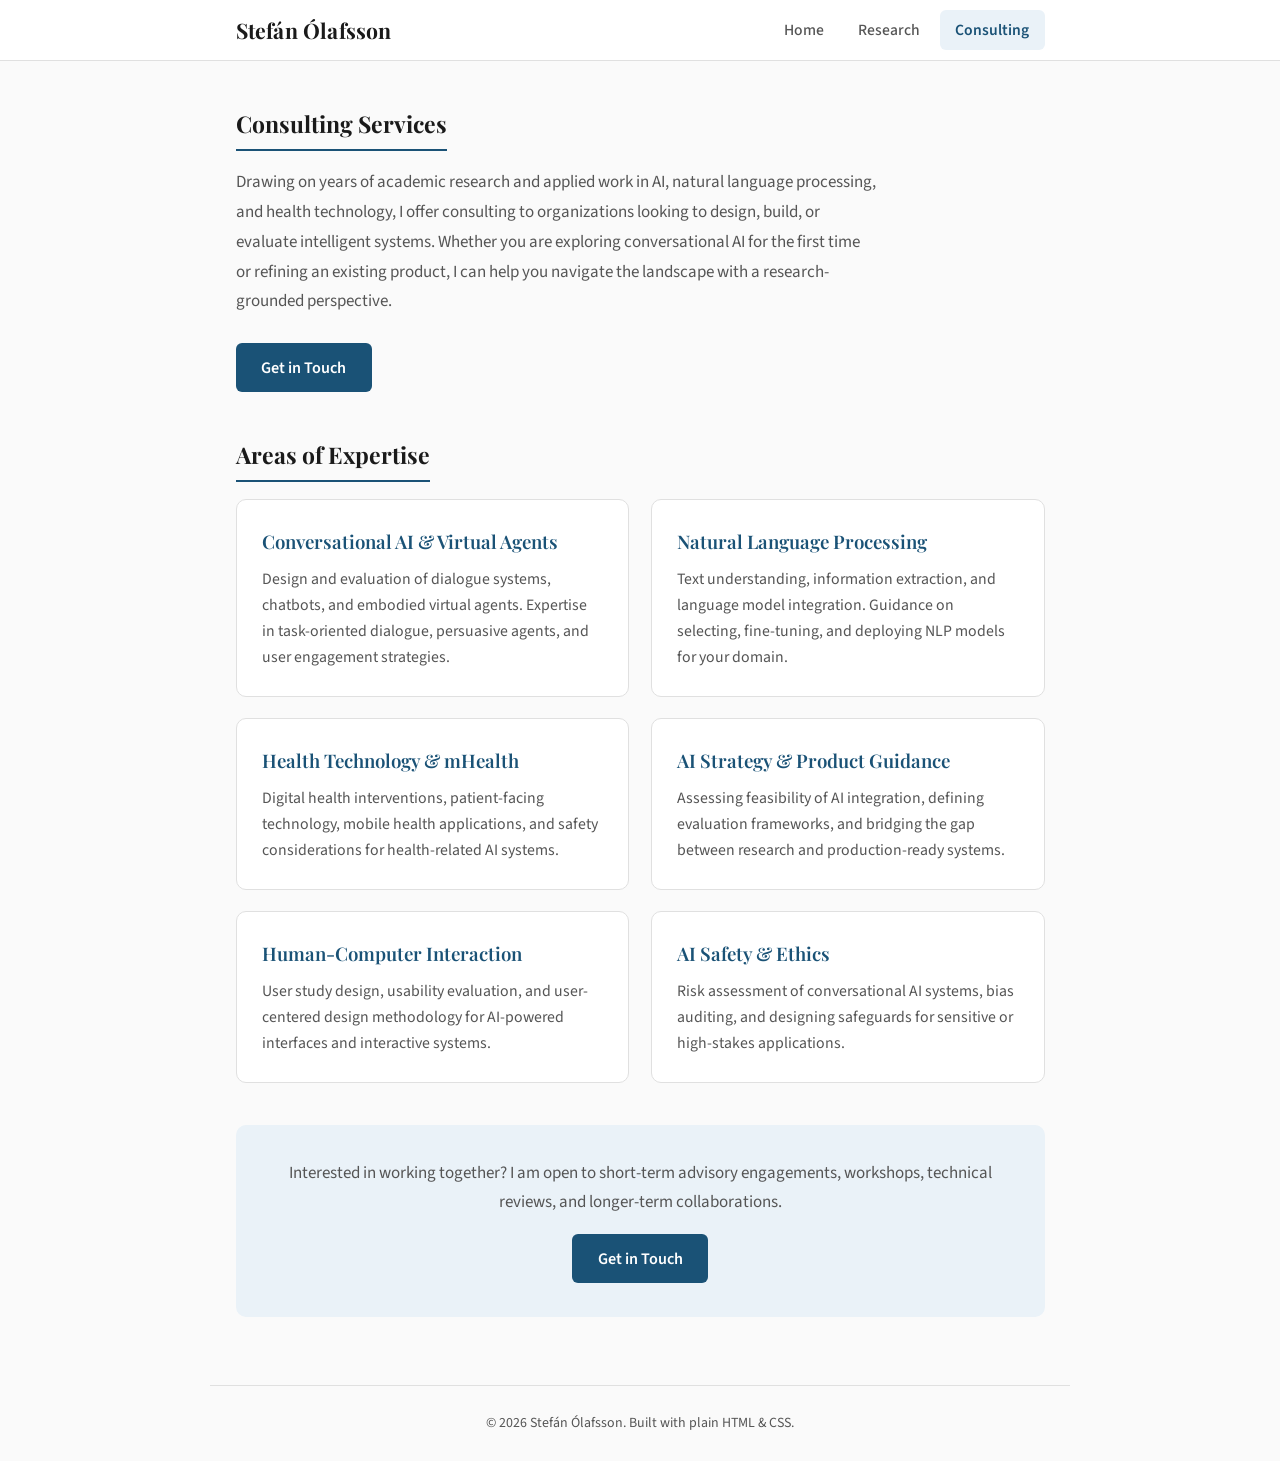
==== consulting.html @ fd2fa007 "Add initial files for Stefán Ólafsson's academic homepage - Created main HTML pages: index.html, con" ====
<!DOCTYPE html>
<html lang="en">
<head>
  <meta charset="UTF-8">
  <meta name="viewport" content="width=device-width, initial-scale=1.0">
  <title>Consulting — Stefán Ólafsson</title>
  <meta name="description" content="Consulting services offered by Stefan Olafsson in AI, NLP, conversational agents, and health technology.">
  <link rel="preconnect" href="https://fonts.googleapis.com">
  <link rel="preconnect" href="https://fonts.gstatic.com" crossorigin>
  <link href="https://fonts.googleapis.com/css2?family=Playfair+Display:wght@500;700&family=Source+Sans+3:wght@400;500;600;700&display=swap" rel="stylesheet">
  <link rel="stylesheet" href="style.css">
</head>
<body>
  <header>
    <div class="header-inner">
      <a href="index.html" class="site-name">Stefán Ólafsson</a>
      <button class="menu-toggle" aria-label="Toggle menu" onclick="document.querySelector('nav').classList.toggle('open')">&#9776;</button>
      <nav>
        <a href="index.html">Home</a>
        <a href="research.html">Research</a>
        <a href="consulting.html" class="active">Consulting</a>
      </nav>
    </div>
  </header>

  <main>
    <div class="section">
      <h2>Consulting Services</h2>
      <p style="max-width:640px;color:var(--color-text-secondary);margin-bottom:1.5rem;line-height:1.75;">
        Drawing on years of academic research and applied work in AI, natural language processing,
        and health technology, I offer consulting to organizations looking to design, build, or
        evaluate intelligent systems. Whether you are exploring conversational AI for the first time
        or refining an existing product, I can help you navigate the landscape with a research-grounded perspective.
      </p>
      <a href="mailto:stef.olafsson@gmail.com" class="btn">Get in Touch</a>
    </div>

    <div class="section">
      <h2>Areas of Expertise</h2>
      <div class="card-grid">
        <div class="card">
          <h3>Conversational AI &amp; Virtual Agents</h3>
          <p>
            Design and evaluation of dialogue systems, chatbots, and embodied virtual agents.
            Expertise in task-oriented dialogue, persuasive agents, and user engagement strategies.
          </p>
        </div>
        <div class="card">
          <h3>Natural Language Processing</h3>
          <p>
            Text understanding, information extraction, and language model integration.
            Guidance on selecting, fine-tuning, and deploying NLP models for your domain.
          </p>
        </div>
        <div class="card">
          <h3>Health Technology &amp; mHealth</h3>
          <p>
            Digital health interventions, patient-facing technology, mobile health applications,
            and safety considerations for health-related AI systems.
          </p>
        </div>
        <div class="card">
          <h3>AI Strategy &amp; Product Guidance</h3>
          <p>
            Assessing feasibility of AI integration, defining evaluation frameworks,
            and bridging the gap between research and production-ready systems.
          </p>
        </div>
        <div class="card">
          <h3>Human-Computer Interaction</h3>
          <p>
            User study design, usability evaluation, and user-centered design methodology
            for AI-powered interfaces and interactive systems.
          </p>
        </div>
        <div class="card">
          <h3>AI Safety &amp; Ethics</h3>
          <p>
            Risk assessment of conversational AI systems, bias auditing, and designing
            safeguards for sensitive or high-stakes applications.
          </p>
        </div>
      </div>
    </div>

    <div class="cta-section">
      <p>
        Interested in working together? I am open to short-term advisory engagements,
        workshops, technical reviews, and longer-term collaborations.
      </p>
      <a href="mailto:stef.olafsson@gmail.com" class="btn">Get in Touch</a>
    </div>
  </main>

  <footer>
    &copy; 2026 Stefán Ólafsson. Built with plain HTML &amp; CSS.
  </footer>
</body>
</html>
---- style.css ----
:root {
  --color-bg: #fafafa;
  --color-surface: #ffffff;
  --color-text: #1a1a1a;
  --color-text-secondary: #555;
  --color-accent: #1a5276;
  --color-accent-light: #2980b9;
  --color-border: #e0e0e0;
  --color-tag-bg: #eaf2f8;
  --color-tag-text: #1a5276;
  --max-width: 860px;
  --font-body: "Source Sans 3", "Source Sans Pro", system-ui, -apple-system, sans-serif;
  --font-heading: "Playfair Display", Georgia, serif;
}

*,
*::before,
*::after {
  box-sizing: border-box;
  margin: 0;
  padding: 0;
}

html {
  font-size: 17px;
  scroll-behavior: smooth;
}

body {
  font-family: var(--font-body);
  color: var(--color-text);
  background: var(--color-bg);
  line-height: 1.7;
  -webkit-font-smoothing: antialiased;
}

a {
  color: var(--color-accent-light);
  text-decoration: none;
  transition: color 0.2s;
}

a:hover {
  color: var(--color-accent);
  text-decoration: underline;
}

/* ── Header / Navigation ── */

header {
  background: var(--color-surface);
  border-bottom: 1px solid var(--color-border);
  position: sticky;
  top: 0;
  z-index: 100;
}

.header-inner {
  max-width: var(--max-width);
  margin: 0 auto;
  padding: 0 1.5rem;
  display: flex;
  align-items: center;
  justify-content: space-between;
  height: 60px;
}

.site-name {
  font-family: var(--font-heading);
  font-size: 1.25rem;
  font-weight: 700;
  color: var(--color-text);
  letter-spacing: 0.01em;
}

.site-name:hover {
  text-decoration: none;
  color: var(--color-accent);
}

nav {
  display: flex;
  gap: 0.25rem;
}

nav a {
  padding: 0.4rem 0.9rem;
  border-radius: 6px;
  font-size: 0.92rem;
  font-weight: 500;
  color: var(--color-text-secondary);
  transition: background 0.2s, color 0.2s;
}

nav a:hover {
  background: var(--color-tag-bg);
  color: var(--color-accent);
  text-decoration: none;
}

nav a.active {
  background: var(--color-tag-bg);
  color: var(--color-accent);
  font-weight: 600;
}

.menu-toggle {
  display: none;
  background: none;
  border: none;
  font-size: 1.5rem;
  cursor: pointer;
  color: var(--color-text);
  padding: 0.25rem;
}

/* ── Main Content ── */

main {
  max-width: var(--max-width);
  margin: 0 auto;
  padding: 2.5rem 1.5rem 4rem;
}

/* ── Hero / Intro ── */

.hero {
  display: flex;
  gap: 2.5rem;
  align-items: center;
  margin-bottom: 3rem;
}

.hero-photo {
  flex-shrink: 0;
  align-self: center;
}

.hero-photo img {
  width: 180px;
  height: 180px;
  border-radius: 50%;
  object-fit: cover;
  border: 3px solid var(--color-border);
}

.hero-text h1 {
  font-family: var(--font-heading);
  font-size: 2rem;
  margin-bottom: 0.25rem;
  color: var(--color-text);
}

.hero-text .subtitle {
  font-size: 1.05rem;
  color: var(--color-text-secondary);
  margin-bottom: 0.75rem;
}

.hero-text .bio {
  font-size: 0.97rem;
  color: var(--color-text-secondary);
  line-height: 1.75;
}

.contact-links {
  display: flex;
  flex-wrap: wrap;
  gap: 0.6rem;
  margin-top: 1rem;
}

.contact-links a {
  display: inline-flex;
  align-items: center;
  gap: 0.35rem;
  font-size: 0.88rem;
  padding: 0.3rem 0.7rem;
  border: 1px solid var(--color-border);
  border-radius: 5px;
  color: var(--color-text-secondary);
  transition: border-color 0.2s, color 0.2s;
}

.contact-links a:hover {
  border-color: var(--color-accent-light);
  color: var(--color-accent);
  text-decoration: none;
}

/* ── Section Blocks ── */

.section {
  margin-bottom: 2.5rem;
}

.section h2 {
  font-family: var(--font-heading);
  font-size: 1.35rem;
  margin-bottom: 1rem;
  padding-bottom: 0.4rem;
  border-bottom: 2px solid var(--color-accent);
  display: inline-block;
}

.section h3 {
  font-size: 1.05rem;
  font-weight: 600;
  margin-bottom: 0.3rem;
}

/* ── Tags ── */

.tags {
  display: flex;
  flex-wrap: wrap;
  gap: 0.5rem;
}

.tag {
  background: var(--color-tag-bg);
  color: var(--color-tag-text);
  padding: 0.3rem 0.75rem;
  border-radius: 20px;
  font-size: 0.85rem;
  font-weight: 500;
}

/* ── List Styles ── */

.item-list {
  list-style: none;
}

.item-list li {
  padding: 0.75rem 0;
  border-bottom: 1px solid var(--color-border);
}

.item-list li:last-child {
  border-bottom: none;
}

.item-meta {
  font-size: 0.85rem;
  color: var(--color-text-secondary);
  margin-top: 0.15rem;
}

/* ── Publication List ── */

.pub-list {
  list-style: none;
  counter-reset: pub-counter;
}

.pub-list li {
  padding: 1rem 0;
  border-bottom: 1px solid var(--color-border);
}

.pub-list li:last-child {
  border-bottom: none;
}

.pub-title {
  font-weight: 600;
  font-size: 1rem;
  color: var(--color-text);
  line-height: 1.5;
}

.pub-title a {
  color: var(--color-text);
}

.pub-title a:hover {
  color: var(--color-accent-light);
}

.pub-authors {
  font-size: 0.9rem;
  color: var(--color-text-secondary);
  margin-top: 0.2rem;
}

.pub-venue {
  font-size: 0.88rem;
  color: var(--color-text-secondary);
  font-style: italic;
  margin-top: 0.15rem;
}

.pub-year {
  display: inline-block;
  font-size: 0.8rem;
  font-weight: 600;
  color: var(--color-accent);
  background: var(--color-tag-bg);
  padding: 0.1rem 0.5rem;
  border-radius: 3px;
  margin-top: 0.3rem;
}

/* ── Consulting Cards ── */

.card-grid {
  display: grid;
  grid-template-columns: repeat(auto-fill, minmax(260px, 1fr));
  gap: 1.25rem;
}

.card {
  background: var(--color-surface);
  border: 1px solid var(--color-border);
  border-radius: 10px;
  padding: 1.5rem;
  transition: box-shadow 0.2s, border-color 0.2s;
}

.card:hover {
  box-shadow: 0 4px 16px rgba(0, 0, 0, 0.06);
  border-color: var(--color-accent-light);
}

.card h3 {
  font-family: var(--font-heading);
  font-size: 1.1rem;
  margin-bottom: 0.5rem;
  color: var(--color-accent);
}

.card p {
  font-size: 0.93rem;
  color: var(--color-text-secondary);
  line-height: 1.65;
}

/* ── CTA Button ── */

.cta-section {
  text-align: center;
  margin-top: 2.5rem;
  padding: 2rem;
  background: var(--color-tag-bg);
  border-radius: 10px;
}

.cta-section p {
  font-size: 1rem;
  color: var(--color-text-secondary);
  margin-bottom: 1rem;
}

.btn {
  display: inline-block;
  padding: 0.65rem 1.5rem;
  background: var(--color-accent);
  color: #fff;
  border-radius: 6px;
  font-weight: 600;
  font-size: 0.95rem;
  transition: background 0.2s;
}

.btn:hover {
  background: var(--color-accent-light);
  color: #fff;
  text-decoration: none;
}

/* ── Footer ── */

footer {
  max-width: var(--max-width);
  margin: 0 auto;
  padding: 1.5rem;
  text-align: center;
  font-size: 0.82rem;
  color: var(--color-text-secondary);
  border-top: 1px solid var(--color-border);
}

/* ── Responsive ── */

@media (max-width: 640px) {
  html {
    font-size: 16px;
  }

  .hero {
    flex-direction: column;
    align-items: center;
    text-align: center;
  }

  .hero-photo img {
    width: 140px;
    height: 140px;
  }

  .contact-links {
    justify-content: center;
  }

  .tags {
    justify-content: center;
  }

  .header-inner {
    position: relative;
  }

  .menu-toggle {
    display: block;
  }

  nav {
    display: none;
    position: absolute;
    top: 60px;
    left: 0;
    right: 0;
    background: var(--color-surface);
    flex-direction: column;
    padding: 0.5rem 1rem 1rem;
    border-bottom: 1px solid var(--color-border);
    box-shadow: 0 4px 12px rgba(0, 0, 0, 0.05);
  }

  nav.open {
    display: flex;
  }

  .card-grid {
    grid-template-columns: 1fr;
  }
}
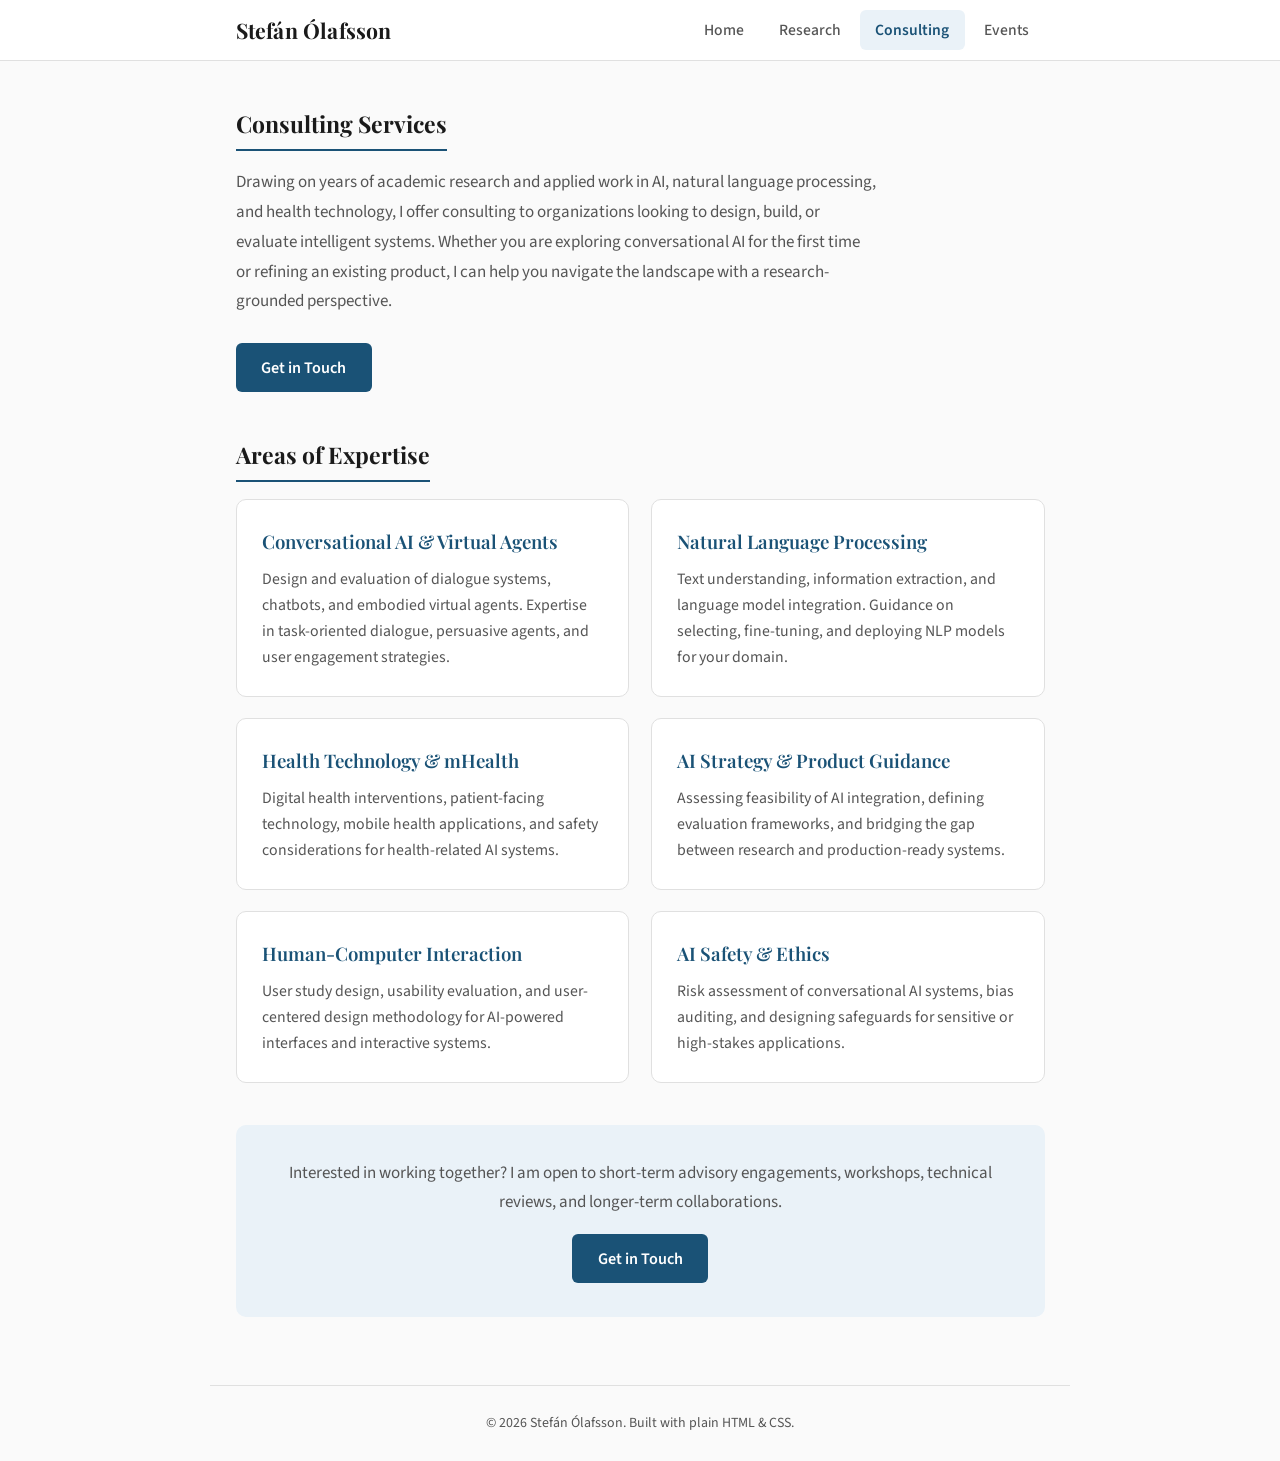
==== commit ddf885b5: "Added events to the nav bar of all pages. @" ====
--- a/consulting.html
+++ b/consulting.html
@@ -19,6 +19,7 @@
         <a href="index.html">Home</a>
         <a href="research.html">Research</a>
         <a href="consulting.html" class="active">Consulting</a>
+        <a href="events.html">Events</a>
       </nav>
     </div>
   </header>
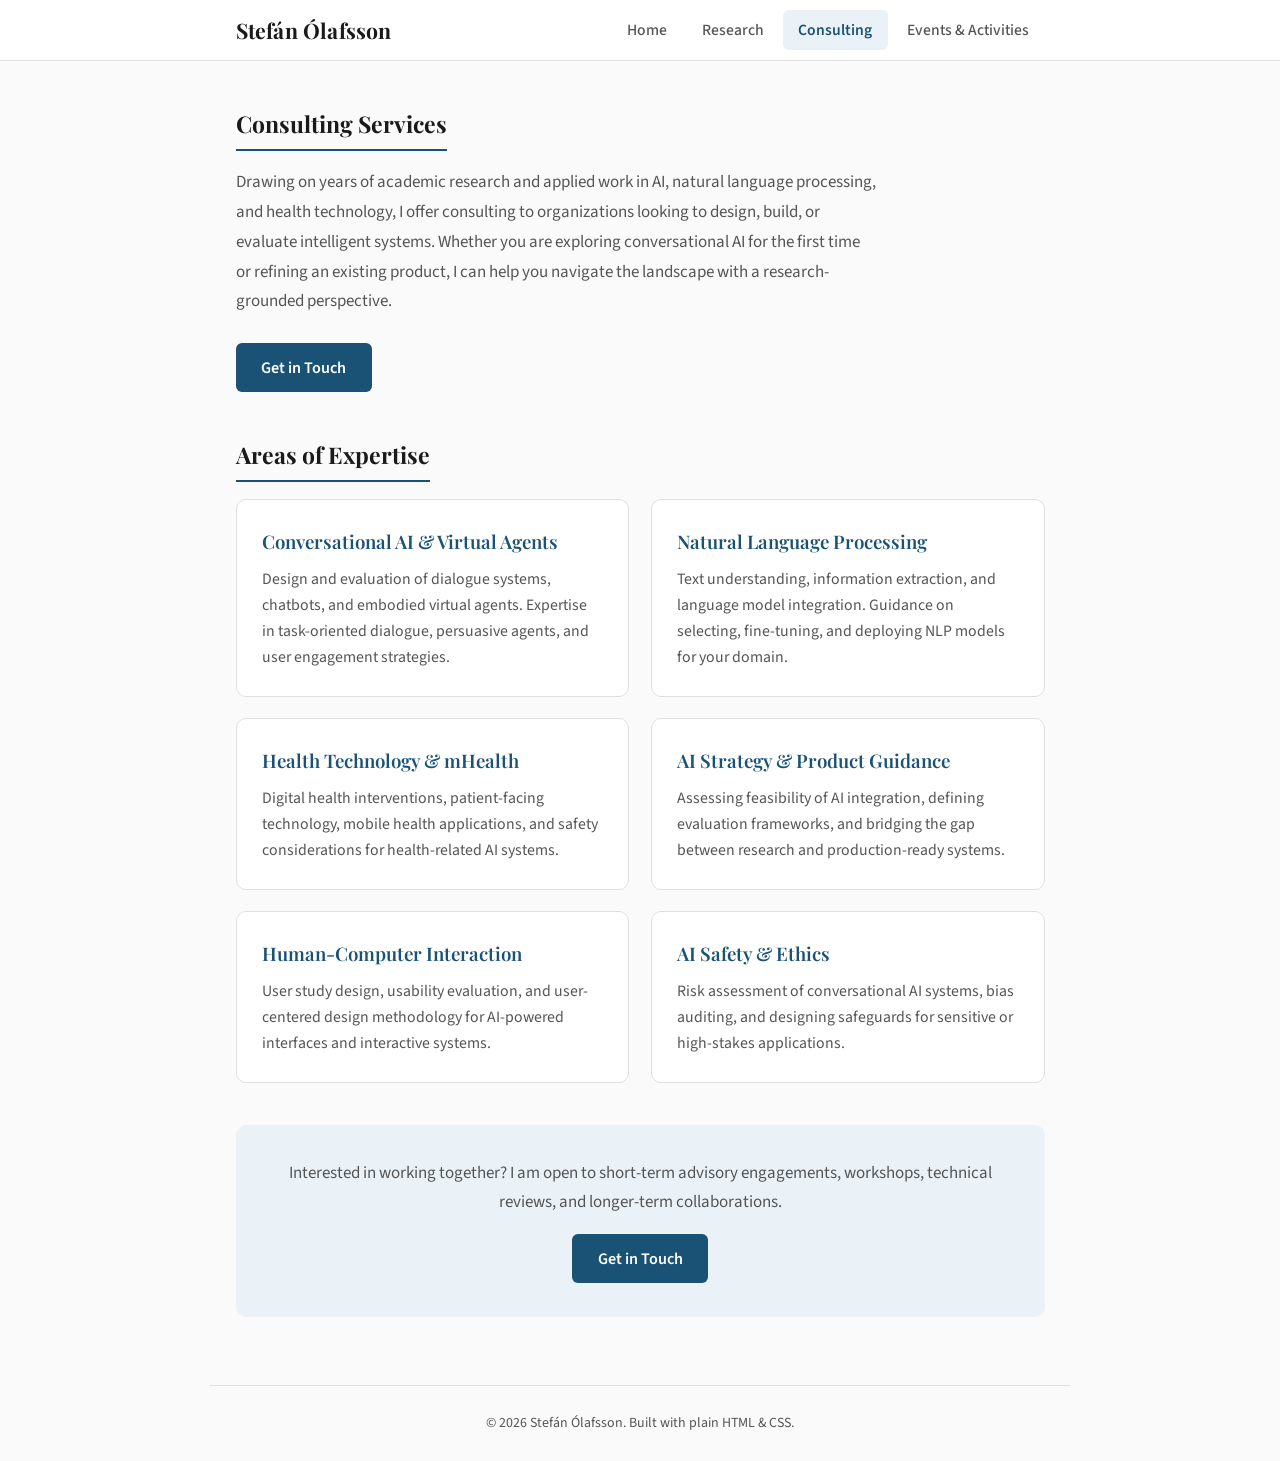
==== commit 25eb2e29: "Fix to nav bar" ====
--- a/consulting.html
+++ b/consulting.html
@@ -19,7 +19,7 @@
         <a href="index.html">Home</a>
         <a href="research.html">Research</a>
         <a href="consulting.html" class="active">Consulting</a>
-        <a href="events.html">Events</a>
+        <a href="events.html">Events & Activities</a>
       </nav>
     </div>
   </header>
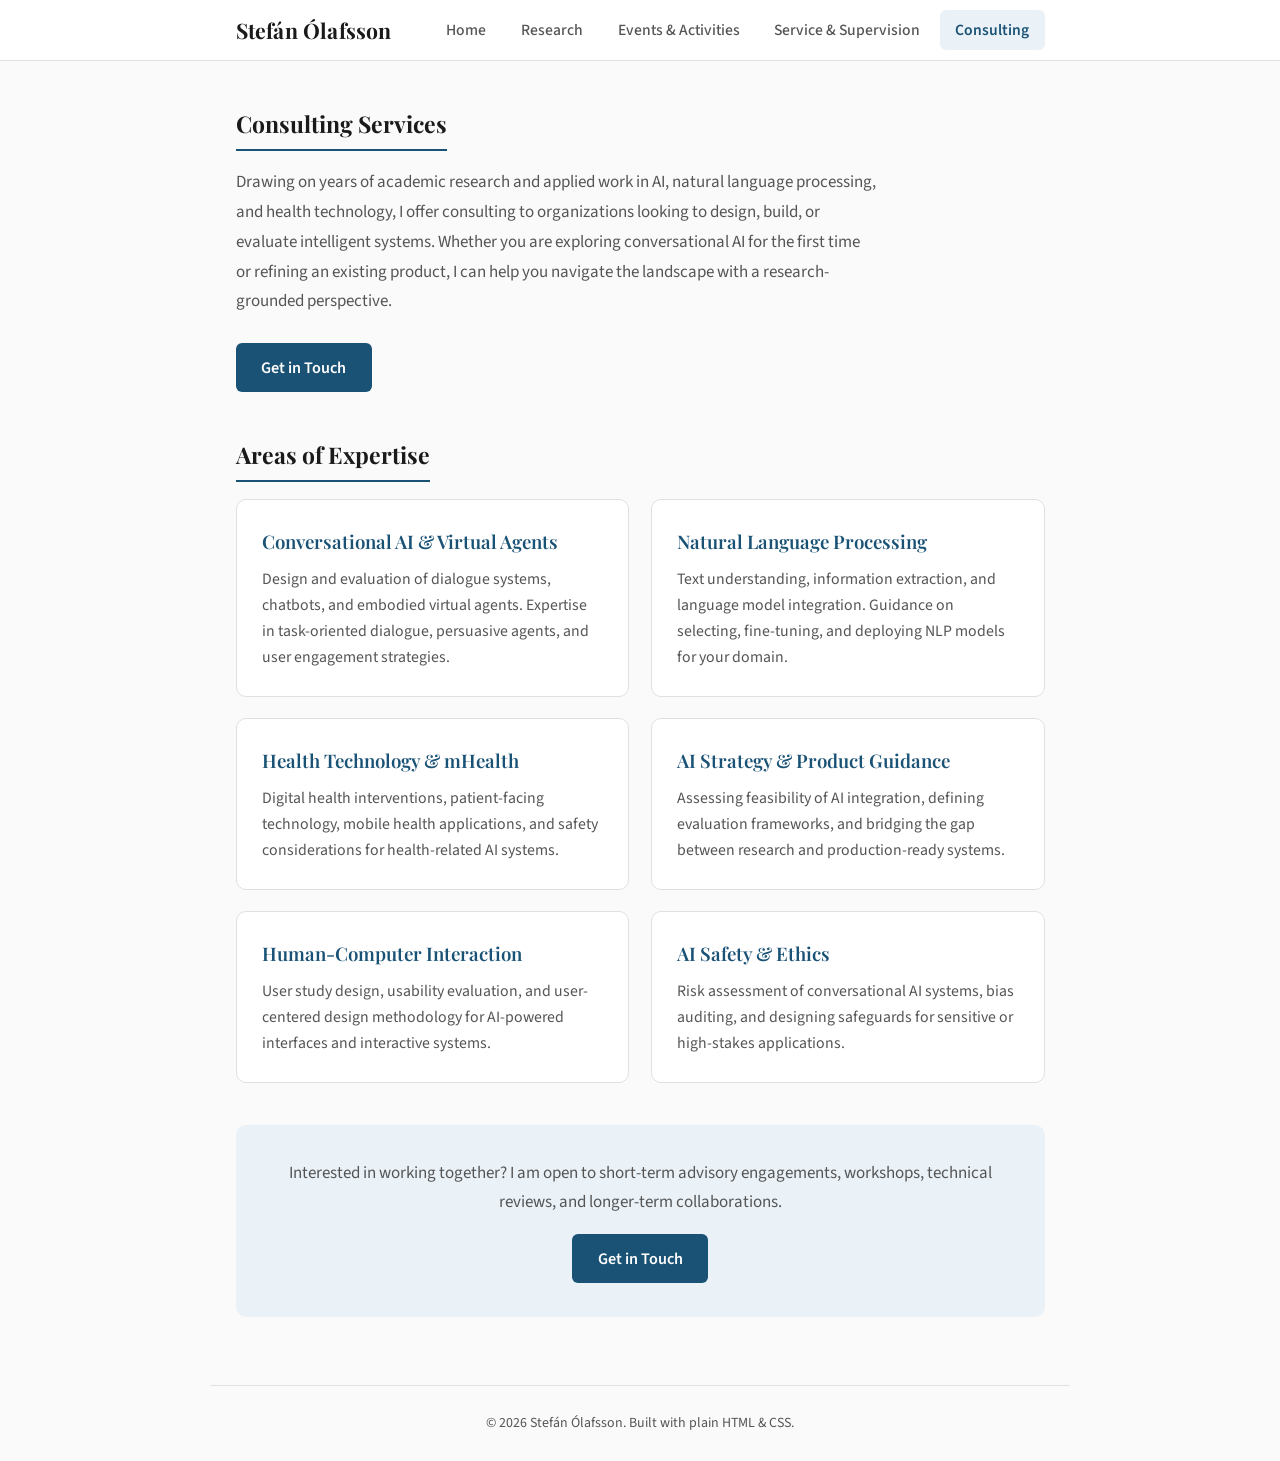
==== commit 950a8019: "Many events, activities, and items of service added." ====
--- a/consulting.html
+++ b/consulting.html
@@ -18,8 +18,9 @@
       <nav>
         <a href="index.html">Home</a>
         <a href="research.html">Research</a>
+        <a href="events.html">Events & Activities</a>
+        <a href="service.html">Service & Supervision</a>
         <a href="consulting.html" class="active">Consulting</a>
-        <a href="events.html">Events & Activities</a>
       </nav>
     </div>
   </header>
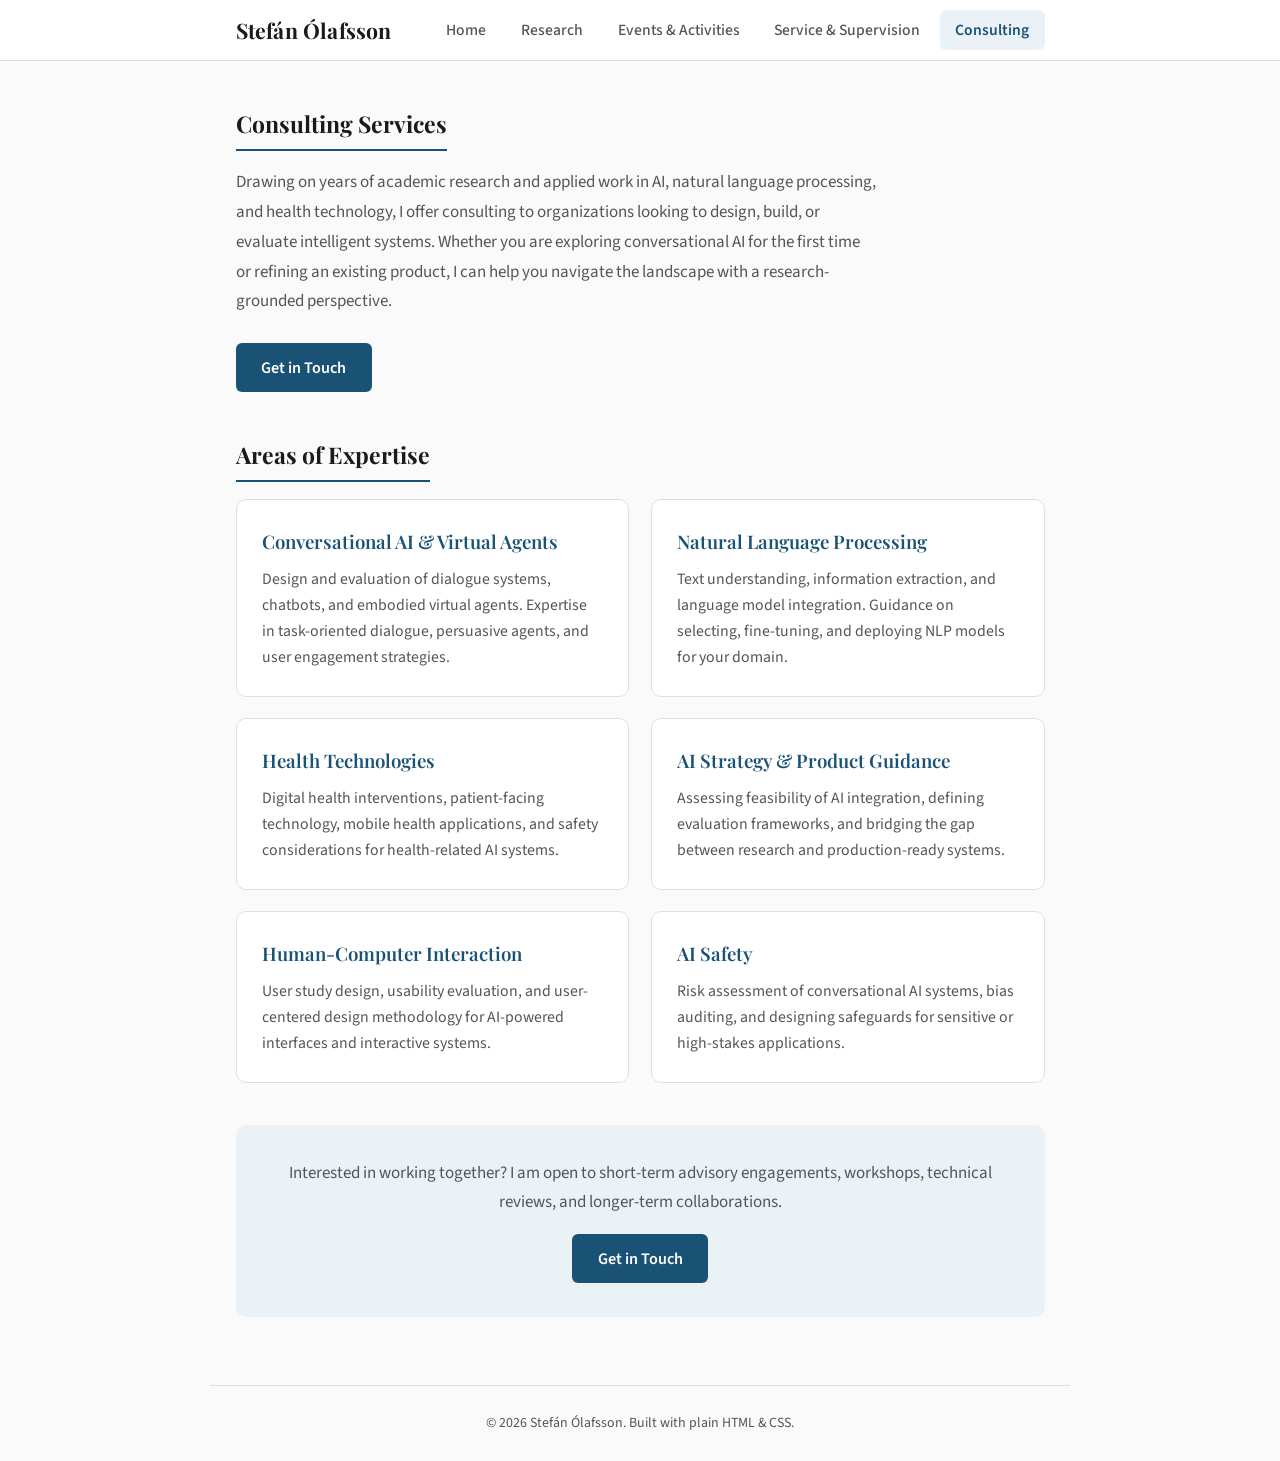
==== commit 15a4e57d: "Refine consulting services titles and add spacing in CSS" ====
--- a/consulting.html
+++ b/consulting.html
@@ -55,7 +55,7 @@
           </p>
         </div>
         <div class="card">
-          <h3>Health Technology &amp; mHealth</h3>
+          <h3>Health Technologies</h3>
           <p>
             Digital health interventions, patient-facing technology, mobile health applications,
             and safety considerations for health-related AI systems.
@@ -76,7 +76,7 @@
           </p>
         </div>
         <div class="card">
-          <h3>AI Safety &amp; Ethics</h3>
+          <h3>AI Safety</h3>
           <p>
             Risk assessment of conversational AI systems, bias auditing, and designing
             safeguards for sensitive or high-stakes applications.
--- a/style.css
+++ b/style.css
@@ -369,6 +369,7 @@
   text-decoration: none;
 }
 
+
 /* ── Footer ── */
 
 footer {
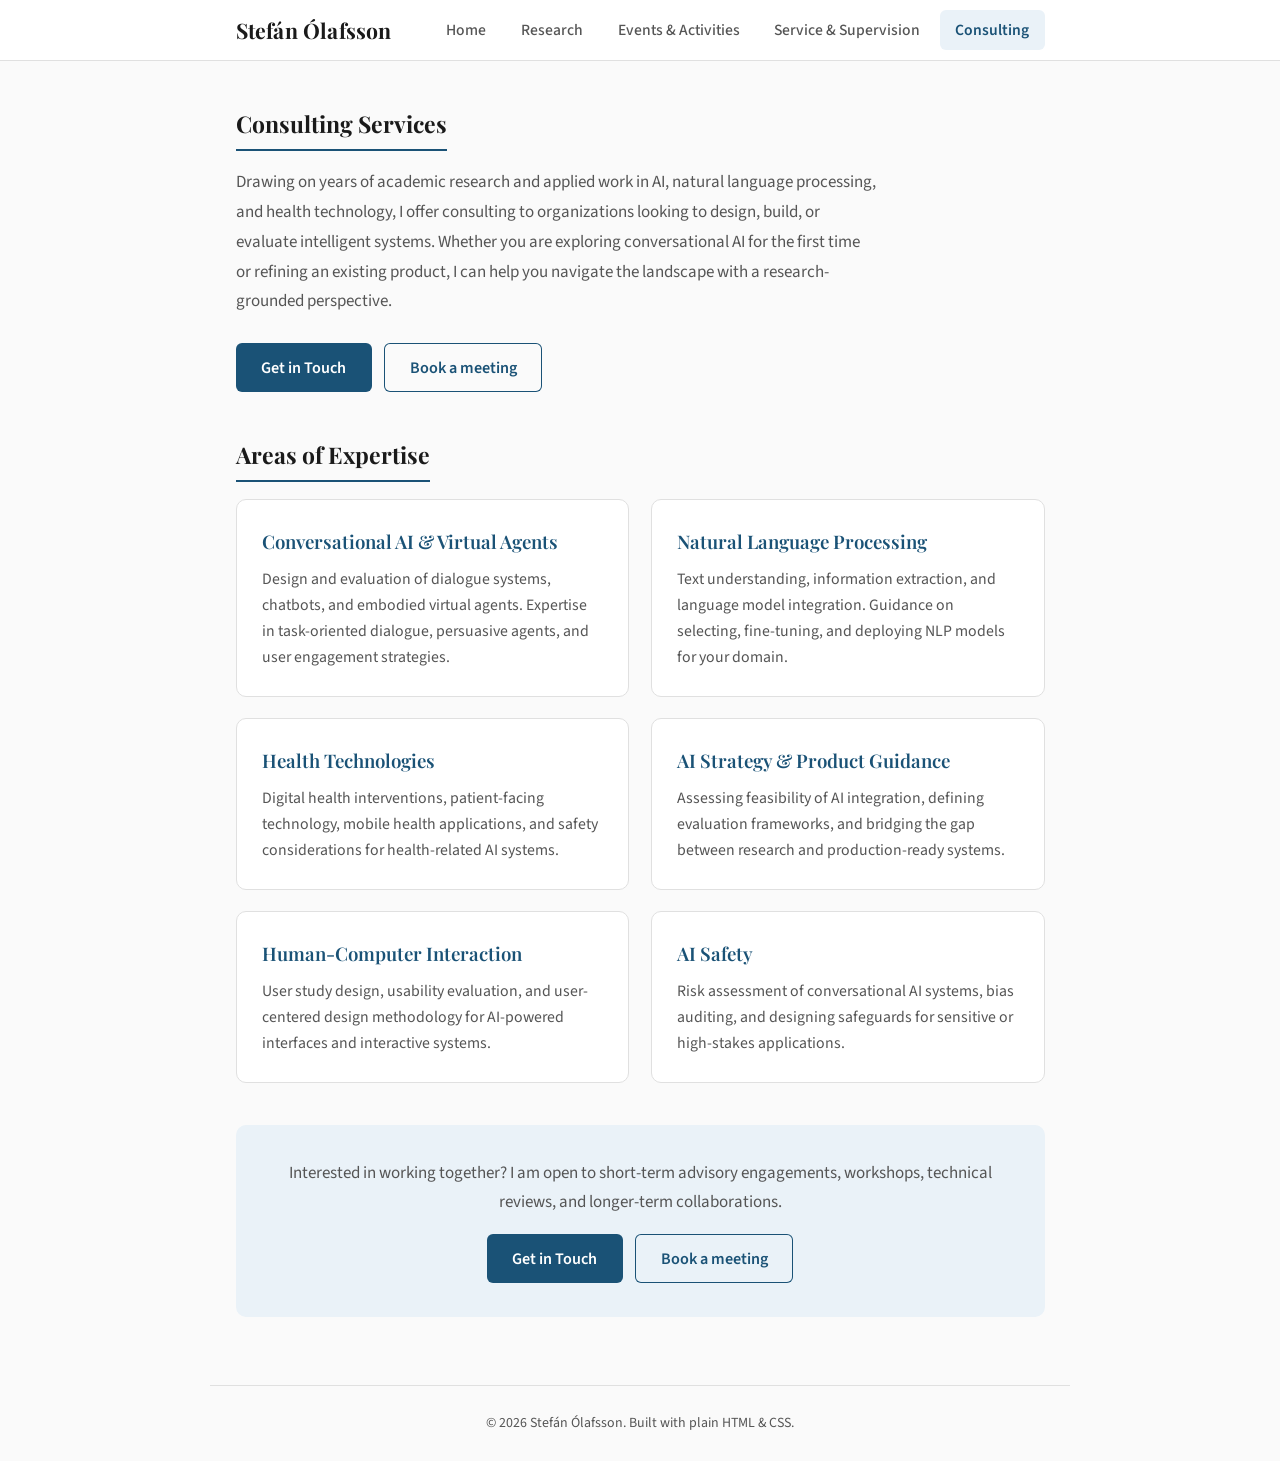
==== commit eb716d4a: "Add booking link alongside consulting "Get in Touch" CTAs Pairs each CTA with an outlined "Book a me" ====
--- a/consulting.html
+++ b/consulting.html
@@ -9,19 +9,15 @@
   <link rel="preconnect" href="https://fonts.gstatic.com" crossorigin>
   <link href="https://fonts.googleapis.com/css2?family=Playfair+Display:wght@500;700&family=Source+Sans+3:wght@400;500;600;700&display=swap" rel="stylesheet">
   <link rel="stylesheet" href="style.css">
+  <script defer src="data.js"></script>
+  <script defer src="site.js"></script>
 </head>
 <body>
   <header>
     <div class="header-inner">
       <a href="index.html" class="site-name">Stefán Ólafsson</a>
       <button class="menu-toggle" aria-label="Toggle menu" onclick="document.querySelector('nav').classList.toggle('open')">&#9776;</button>
-      <nav>
-        <a href="index.html">Home</a>
-        <a href="research.html">Research</a>
-        <a href="events.html">Events & Activities</a>
-        <a href="service.html">Service & Supervision</a>
-        <a href="consulting.html" class="active">Consulting</a>
-      </nav>
+      <nav></nav>
     </div>
   </header>
 
@@ -34,7 +30,10 @@
         evaluate intelligent systems. Whether you are exploring conversational AI for the first time
         or refining an existing product, I can help you navigate the landscape with a research-grounded perspective.
       </p>
-      <a href="mailto:stef.olafsson@gmail.com" class="btn">Get in Touch</a>
+      <div class="btn-group">
+        <a href="mailto:stef.olafsson@gmail.com" class="btn">Get in Touch</a>
+        <a href="https://outlook.office.com/bookwithme/user/b8b3a23de33a4589b7bd442da97a6b60@ru.is?anonymous&amp;ismsaljsauthenabled&amp;ep=plink" target="_blank" rel="noopener" class="btn btn-secondary">Book a meeting</a>
+      </div>
     </div>
 
     <div class="section">
@@ -90,7 +89,10 @@
         Interested in working together? I am open to short-term advisory engagements,
         workshops, technical reviews, and longer-term collaborations.
       </p>
-      <a href="mailto:stef.olafsson@gmail.com" class="btn">Get in Touch</a>
+      <div class="btn-group" style="justify-content:center;">
+        <a href="mailto:stef.olafsson@gmail.com" class="btn">Get in Touch</a>
+        <a href="https://outlook.office.com/bookwithme/user/b8b3a23de33a4589b7bd442da97a6b60@ru.is?anonymous&amp;ismsaljsauthenabled&amp;ep=plink" target="_blank" rel="noopener" class="btn btn-secondary">Book a meeting</a>
+      </div>
     </div>
   </main>
 
--- a/style.css
+++ b/style.css
@@ -226,6 +226,41 @@
   font-weight: 500;
 }
 
+/* ── Theses Filter Tabs ── */
+
+.theses-filter {
+  display: flex;
+  flex-wrap: wrap;
+  gap: 0.5rem;
+  margin-bottom: 1.25rem;
+}
+
+.thesis-tab {
+  -webkit-appearance: none;
+  appearance: none;
+  font-family: inherit;
+  font-size: 0.85rem;
+  font-weight: 500;
+  padding: 0.35rem 0.9rem;
+  border: 1px solid var(--color-border);
+  border-radius: 20px;
+  background: var(--color-surface);
+  color: var(--color-text-secondary);
+  cursor: pointer;
+  transition: background 0.2s, color 0.2s, border-color 0.2s;
+}
+
+.thesis-tab:hover {
+  border-color: var(--color-accent-light);
+  color: var(--color-accent);
+}
+
+.thesis-tab.active {
+  background: var(--color-accent);
+  border-color: var(--color-accent);
+  color: #fff;
+}
+
 /* ── List Styles ── */
 
 .item-list {
@@ -367,6 +402,25 @@
   background: var(--color-accent-light);
   color: #fff;
   text-decoration: none;
+}
+
+/* Outlined variant, for pairing next to a primary .btn.
+   Uses an inset shadow rather than a border so both buttons stay the same height. */
+.btn-secondary {
+  background: transparent;
+  color: var(--color-accent);
+  box-shadow: inset 0 0 0 1px var(--color-accent);
+}
+
+.btn-secondary:hover {
+  background: var(--color-accent);
+  color: #fff;
+}
+
+.btn-group {
+  display: flex;
+  flex-wrap: wrap;
+  gap: 0.75rem;
 }
 
 
